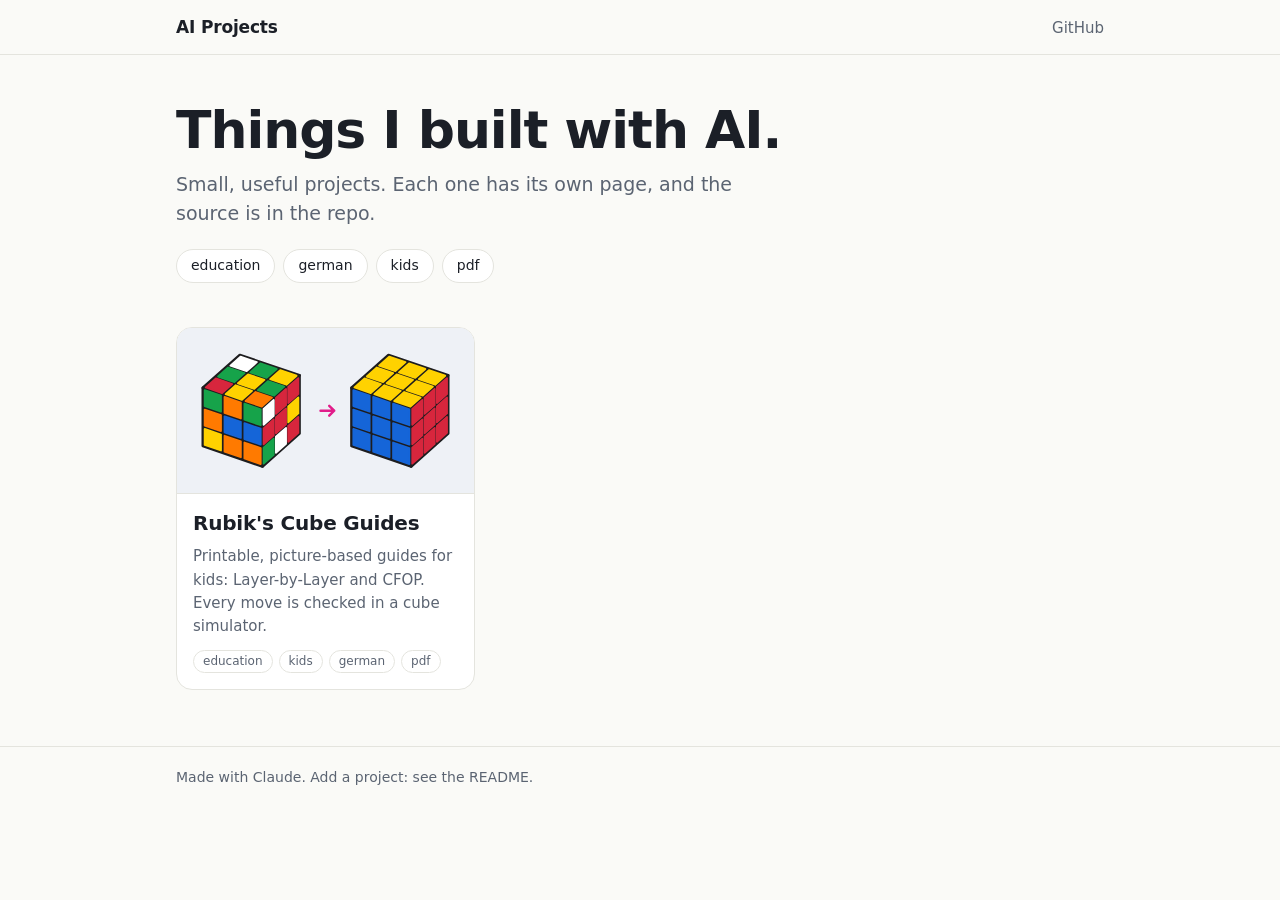
==== index.html @ aaf447ac "Initial structure: landing page, project registry, Rubik's Cube guides Co-Authored-By: Claude Opus 5" ====
<!doctype html>
<html lang="en">
<head>
<meta charset="utf-8">
<meta name="viewport" content="width=device-width, initial-scale=1">
<title>AI Projects</title>
<meta name="description" content="A collection of small projects built with AI, shared as websites, PDFs and source code.">
<link rel="icon" href="assets/favicon.svg" type="image/svg+xml">
<link rel="stylesheet" href="assets/site.css">
</head>
<body>
<header class="site"><div class="wrap">
  <a class="brand" href="./">AI Projects</a>
  <nav><a href="https://github.com/" id="gh">GitHub</a></nav>
</div></header>
<main class="wrap">
  <section class="hero">
    <h1>Things I built with AI.</h1>
    <p>Small, useful projects. Each one has its own page, and the source is in the repo.</p>
    <div class="filters" id="filters" aria-label="Filter by tag"></div>
  </section>
  <section class="grid" id="grid" aria-live="polite"></section>
</main>
<footer class="site"><div class="wrap">Made with Claude. Add a project: see the README.</div></footer>
<script>
(async function () {
  var m = location.hostname.match(/^(.+)\.github\.io$/);
  if (m) document.getElementById('gh').href = 'https://github.com/' + m[1] + '/AIProjects';
  var grid = document.getElementById('grid'), filters = document.getElementById('filters');
  var projects = [], active = null;
  try { projects = await (await fetch('projects.json')).json(); }
  catch (e) { grid.innerHTML = '<p class="empty">Could not load projects.json. If you opened this file directly, start a local server: <code>python3 -m http.server</code></p>'; return; }
  projects = projects.filter(function (p) { return p.status !== 'draft'; }).sort(function (a, b) { return (b.date || '').localeCompare(a.date || ''); });
  var tags = Array.from(new Set([].concat.apply([], projects.map(function (p) { return p.tags || []; })))).sort();
  function esc(s) { return String(s).replace(/[&<>"]/g, function (c) { return ({'&':'&amp;','<':'&lt;','>':'&gt;','"':'&quot;'})[c]; }); }
  function render() {
    var list = projects.filter(function (p) { return !active || (p.tags || []).indexOf(active) > -1; });
    grid.innerHTML = list.length ? list.map(function (p) {
      var thumb = p.thumbnail ? ' style="background-image:url(' + esc(p.thumbnail) + ')"' : '';
      return '<a class="card" href="projects/' + esc(p.slug) + '/"><div class="thumb"' + thumb + '></div><div class="body"><h2>' + esc(p.title) + '</h2><p>' + esc(p.summary) + '</p><div class="tags">' + (p.tags || []).map(function (t) { return '<span class="tag">' + esc(t) + '</span>'; }).join('') + '</div></div></a>';
    }).join('') : '<p class="empty">No projects with this tag yet.</p>';
  }
  filters.innerHTML = tags.length > 1 ? tags.map(function (t) { return '<button class="chip" aria-pressed="false" data-t="' + esc(t) + '">' + esc(t) + '</button>'; }).join('') : '';
  filters.addEventListener('click', function (e) {
    var b = e.target.closest('.chip'); if (!b) return;
    active = active === b.dataset.t ? null : b.dataset.t;
    filters.querySelectorAll('.chip').forEach(function (c) { c.setAttribute('aria-pressed', String(c.dataset.t === active)); });
    render();
  });
  render();
})();
</script>
</body>
</html>
---- assets/site.css ----
:root { --bg:#fafaf7; --fg:#1b1f27; --muted:#5b6472; --card:#ffffff; --line:#e4e4de; --accent:#0070F2; --accent-fg:#fff; }
@media (prefers-color-scheme: dark) { :root:not([data-theme="light"]) { --bg:#14161a; --fg:#eceef2; --muted:#9aa3b2; --card:#1c1f25; --line:#2b2f37; --accent:#4d9bff; --accent-fg:#0b1220; } }
* { box-sizing:border-box; }
html { -webkit-text-size-adjust:100%; }
body { margin:0; background:var(--bg); color:var(--fg); font:17px/1.55 Inter, system-ui, -apple-system, "Segoe UI", sans-serif; }
a { color:var(--accent); }
.wrap { max-width:960px; margin:0 auto; padding:0 16px; }
header.site { border-bottom:1px solid var(--line); }
header.site .wrap { display:flex; align-items:center; justify-content:space-between; gap:12px; padding-top:14px; padding-bottom:14px; }
header.site a.brand { color:var(--fg); font-weight:800; text-decoration:none; letter-spacing:-.01em; }
header.site nav a { margin-left:16px; color:var(--muted); text-decoration:none; font-size:15px; }
header.site nav a:hover { color:var(--fg); }
.hero { padding:48px 0 24px; }
.hero h1 { font-size:clamp(32px,6vw,52px); line-height:1.05; margin:0 0 12px; letter-spacing:-.02em; }
.hero p { color:var(--muted); max-width:620px; margin:0; font-size:19px; }
.filters { display:flex; flex-wrap:wrap; gap:8px; margin:20px 0 4px; }
.chip { border:1px solid var(--line); background:var(--card); color:var(--fg); border-radius:999px; padding:5px 14px; font:inherit; font-size:14px; cursor:pointer; }
.chip[aria-pressed="true"] { background:var(--accent); color:var(--accent-fg); border-color:var(--accent); }
.grid { display:grid; grid-template-columns:repeat(auto-fill,minmax(280px,1fr)); gap:16px; padding:16px 0 56px; }
.card { background:var(--card); border:1px solid var(--line); border-radius:16px; overflow:hidden; display:flex; flex-direction:column; text-decoration:none; color:inherit; transition:transform .15s, box-shadow .15s; }
.card:hover { transform:translateY(-2px); box-shadow:0 8px 24px rgba(0,0,0,.08); }
.card .thumb { aspect-ratio:16/9; background:#eef1f6 center/cover no-repeat; border-bottom:1px solid var(--line); }
.card .body { padding:14px 16px 16px; display:flex; flex-direction:column; gap:6px; flex:1; }
.card h2 { margin:0; font-size:20px; letter-spacing:-.01em; }
.card p { margin:0; color:var(--muted); font-size:15px; flex:1; }
.tags { display:flex; flex-wrap:wrap; gap:6px; margin-top:6px; }
.tag { font-size:12px; color:var(--muted); border:1px solid var(--line); border-radius:999px; padding:1px 9px; }
.empty { color:var(--muted); padding:24px 0 56px; }
footer.site { border-top:1px solid var(--line); color:var(--muted); font-size:14px; padding:20px 0 32px; }
/* project pages */
.proj h1 { font-size:clamp(28px,5vw,44px); margin:36px 0 8px; letter-spacing:-.02em; line-height:1.1; }
.proj .lead { color:var(--muted); font-size:19px; margin:0 0 24px; }
.guides { display:grid; grid-template-columns:repeat(auto-fit,minmax(280px,1fr)); gap:16px; margin:12px 0 32px; }
.guide { background:var(--card); border:1px solid var(--line); border-radius:16px; padding:18px; }
.guide h2 { margin:0 0 6px; font-size:22px; }
.guide p { color:var(--muted); margin:0 0 14px; font-size:15.5px; }
.btns { display:flex; flex-wrap:wrap; gap:8px; }
.btn { display:inline-block; padding:8px 16px; border-radius:10px; border:1px solid var(--accent); text-decoration:none; font-weight:650; font-size:15px; }
.btn.primary { background:var(--accent); color:var(--accent-fg); }
.proj h2.sec { font-size:22px; margin:32px 0 8px; }
.proj ul { padding-left:20px; } .proj li { margin:4px 0; }
code { background:var(--card); border:1px solid var(--line); border-radius:6px; padding:1px 6px; font-size:.9em; }
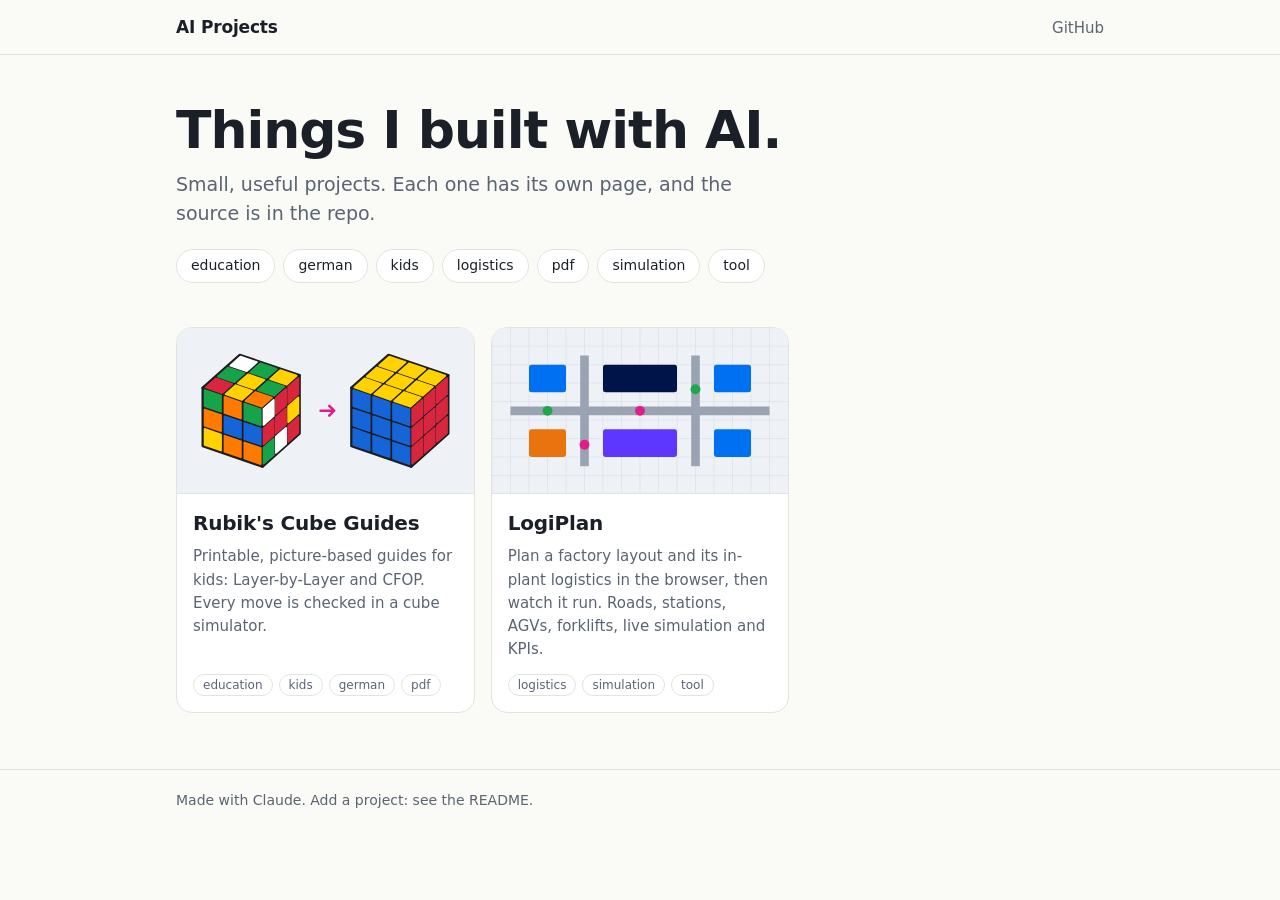
==== commit b2f156f3: "Link LogiPlan as an external project Co-Authored-By: Claude Opus 5.5 <noreply@anthropic.com> Claude-" ====
--- a/index.html
+++ b/index.html
@@ -37,7 +37,9 @@
     var list = projects.filter(function (p) { return !active || (p.tags || []).indexOf(active) > -1; });
     grid.innerHTML = list.length ? list.map(function (p) {
       var thumb = p.thumbnail ? ' style="background-image:url(' + esc(p.thumbnail) + ')"' : '';
-      return '<a class="card" href="projects/' + esc(p.slug) + '/"><div class="thumb"' + thumb + '></div><div class="body"><h2>' + esc(p.title) + '</h2><p>' + esc(p.summary) + '</p><div class="tags">' + (p.tags || []).map(function (t) { return '<span class="tag">' + esc(t) + '</span>'; }).join('') + '</div></div></a>';
+      var ext = p.url ? ' target="_blank" rel="noopener"' : '';
+      var href = p.url ? p.url : 'projects/' + p.slug + '/';
+      return '<a class="card" href="' + esc(href) + '"' + ext + '><div class="thumb"' + thumb + '></div><div class="body"><h2>' + esc(p.title) + '</h2><p>' + esc(p.summary) + '</p><div class="tags">' + (p.tags || []).map(function (t) { return '<span class="tag">' + esc(t) + '</span>'; }).join('') + '</div></div></a>';
     }).join('') : '<p class="empty">No projects with this tag yet.</p>';
   }
   filters.innerHTML = tags.length > 1 ? tags.map(function (t) { return '<button class="chip" aria-pressed="false" data-t="' + esc(t) + '">' + esc(t) + '</button>'; }).join('') : '';
